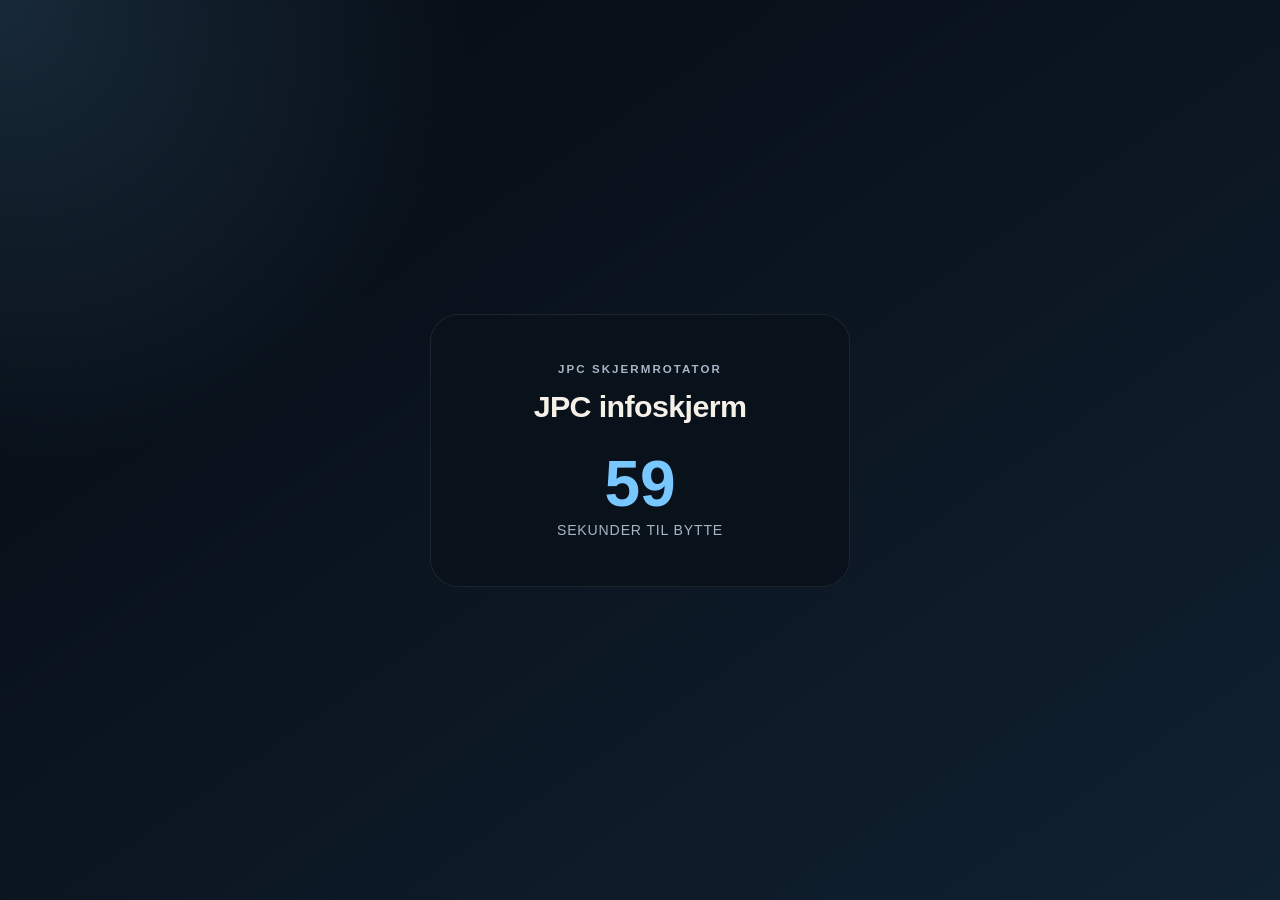
==== rotator.html @ b66dfc3b "Rotator: bruk localStorage for timing, naviger via redirect" ====
<!DOCTYPE html>
<html lang="no">
<head>
  <meta charset="UTF-8">
  <meta name="viewport" content="width=device-width, initial-scale=1.0">
  <title>JPC Skjermrotator</title>
  <style>
    :root {
      --bg: #050b12;
      --panel: rgba(10, 18, 28, 0.92);
      --text: #f5f1e8;
      --muted: #a7b5c5;
      --accent: #79c7ff;
      --border: rgba(255, 255, 255, 0.08);
    }
    * { box-sizing: border-box; margin: 0; padding: 0; }
    html, body {
      width: 100%; height: 100%; overflow: hidden;
      background:
        radial-gradient(circle at top left, rgba(121,199,255,0.16), transparent 30%),
        linear-gradient(145deg, #050b12, #0b1520 48%, #102131);
      color: var(--text);
      font-family: "Segoe UI", Arial, sans-serif;
      display: flex; align-items: center; justify-content: center;
    }
    .card {
      text-align: center;
      padding: 48px 64px;
      border: 1px solid var(--border);
      border-radius: 28px;
      background: var(--panel);
      backdrop-filter: blur(18px);
      min-width: 420px;
    }
    .eyebrow {
      color: var(--muted);
      text-transform: uppercase;
      letter-spacing: 0.18em;
      font-size: 0.72rem;
      font-weight: 700;
      margin-bottom: 14px;
    }
    .page-name {
      font-size: 1.9rem;
      font-weight: 700;
      margin-bottom: 28px;
      letter-spacing: -0.02em;
    }
    .countdown {
      color: var(--accent);
      font-size: 4rem;
      font-weight: 700;
      font-variant-numeric: tabular-nums;
      line-height: 1;
      margin-bottom: 6px;
    }
    .countdown-label {
      color: var(--muted);
      font-size: 0.88rem;
      letter-spacing: 0.06em;
      text-transform: uppercase;
    }
  </style>
</head>
<body>
  <div class="card">
    <p class="eyebrow">JPC skjermrotator</p>
    <p id="page-name" class="page-name"></p>
    <p id="countdown" class="countdown"></p>
    <p class="countdown-label">sekunder til bytte</p>
  </div>

  <script>
    // Konfigurasjon — endre varighet her (sekunder)
    var PAGES = [
      { title: "JPC infoskjerm", url: "./index.html",                                 duration: 60 },
      { title: "NOC oversikt",   url: "http://inm.jpc.no:8080/noc.view.xsi?index=2", duration: 60 },
    ];

    var STORAGE_KEY = "jpc_rotator_state";

    // Les eller initialiser tilstand
    function getState() {
      try {
        var raw = localStorage.getItem(STORAGE_KEY);
        if (raw) return JSON.parse(raw);
      } catch(e) {}
      return null;
    }

    function setState(pageIndex, switchAt) {
      try {
        localStorage.setItem(STORAGE_KEY, JSON.stringify({
          pageIndex: pageIndex,
          switchAt: switchAt
        }));
      } catch(e) {}
    }

    // Sjekk om vi kom tilbake fra en ekstern side (NOC)
    // og om det allerede er tid for å bytte
    var state = getState();
    var now = Date.now();

    var pageIndex;
    var switchAt;

    if (state && state.switchAt && now >= state.switchAt) {
      // Tid for neste side
      pageIndex = ((state.pageIndex || 0) + 1) % PAGES.length;
      switchAt = now + PAGES[pageIndex].duration * 1000;
      setState(pageIndex, switchAt);
    } else if (state && state.switchAt && now < state.switchAt) {
      // Vi kom tilbake for tidlig (f.eks. refresh) — fortsett der vi var
      pageIndex = state.pageIndex || 0;
      switchAt = state.switchAt;
    } else {
      // Første gang
      pageIndex = 0;
      switchAt = now + PAGES[pageIndex].duration * 1000;
      setState(pageIndex, switchAt);
    }

    var page = PAGES[pageIndex];
    var nextIndex = (pageIndex + 1) % PAGES.length;

    document.getElementById("page-name").textContent = page.title;

    // Countdown-visning
    function updateCountdown() {
      var secs = Math.max(0, Math.ceil((switchAt - Date.now()) / 1000));
      document.getElementById("countdown").textContent = secs;
    }
    updateCountdown();

    var timer = setInterval(function() {
      var secs = Math.ceil((switchAt - Date.now()) / 1000);
      document.getElementById("countdown").textContent = Math.max(0, secs);
      if (Date.now() >= switchAt) {
        clearInterval(timer);
        // Oppdater state til neste side
        var ni = (pageIndex + 1) % PAGES.length;
        setState(ni, Date.now() + PAGES[ni].duration * 1000);
        // Naviger til siden
        window.location.href = PAGES[ni].url === "./index.html"
          ? "./index.html?rotateBack=" + encodeURIComponent("./rotator.html")
          : PAGES[ni].url;
      }
    }, 500);

    // Naviger til gjeldende side etter 3 sekunder
    setTimeout(function() {
      if (page.url === "./index.html") {
        window.location.href = "./index.html?rotateBack=" + encodeURIComponent("./rotator.html");
      } else {
        // Ekstern side (NOC) — vi navigerer dit, og localStorage husker
        // at vi skal tilbake til rotatoren når vi returnerer
        window.location.href = page.url;
      }
    }, 3000);
  </script>
</body>
</html>
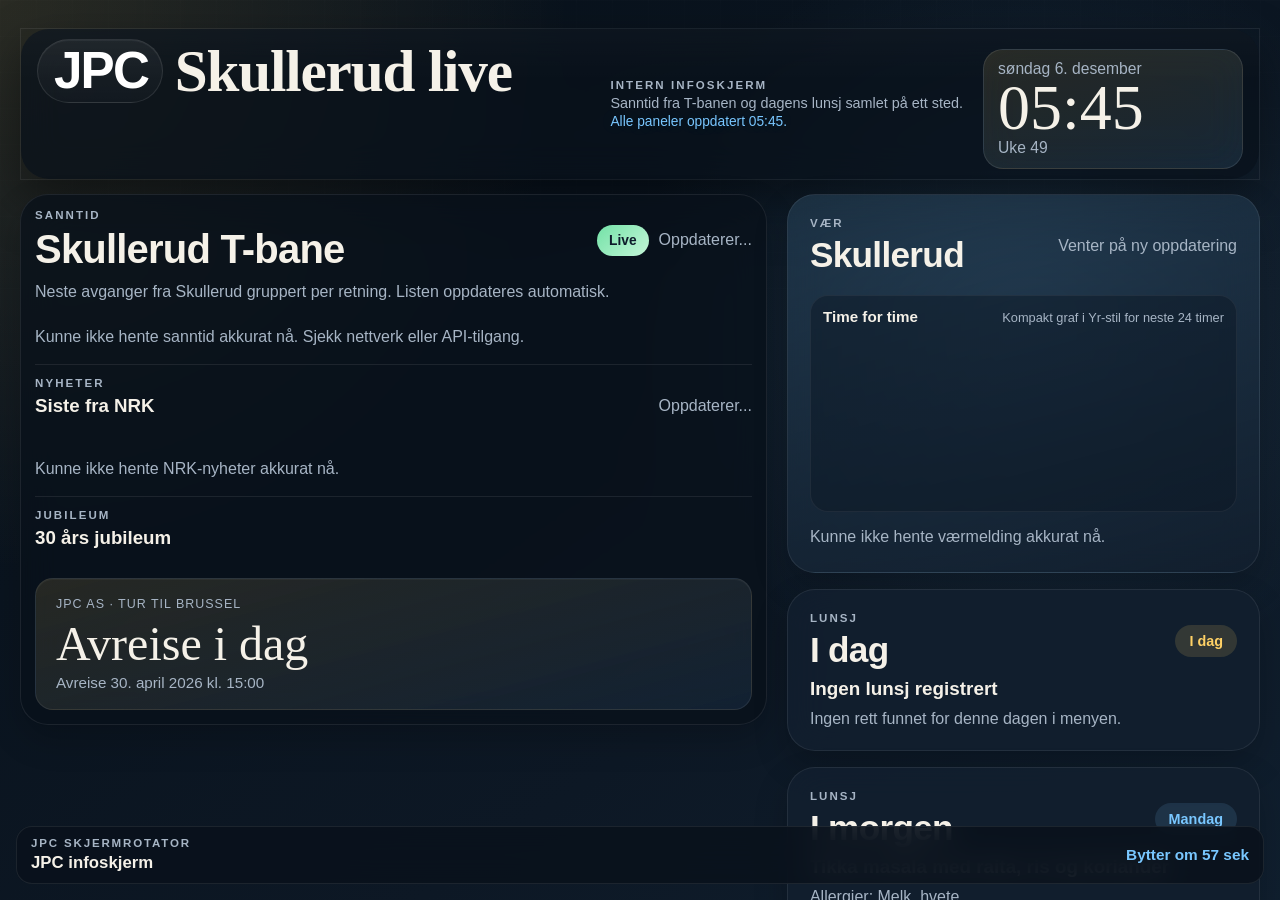
==== commit b115bbdb: "Gjenopprett original rotator.html med iframe" ====
--- a/rotator.html
+++ b/rotator.html
@@ -7,157 +7,228 @@
   <style>
     :root {
       --bg: #050b12;
-      --panel: rgba(10, 18, 28, 0.92);
+      --panel: rgba(10, 18, 28, 0.88);
       --text: #f5f1e8;
       --muted: #a7b5c5;
       --accent: #79c7ff;
       --border: rgba(255, 255, 255, 0.08);
     }
-    * { box-sizing: border-box; margin: 0; padding: 0; }
-    html, body {
-      width: 100%; height: 100%; overflow: hidden;
+
+    * {
+      box-sizing: border-box;
+    }
+
+    html,
+    body {
+      margin: 0;
+      width: 100%;
+      height: 100%;
+      overflow: hidden;
       background:
-        radial-gradient(circle at top left, rgba(121,199,255,0.16), transparent 30%),
+        radial-gradient(circle at top left, rgba(121, 199, 255, 0.16), transparent 30%),
         linear-gradient(145deg, #050b12, #0b1520 48%, #102131);
       color: var(--text);
       font-family: "Segoe UI", Arial, sans-serif;
-      display: flex; align-items: center; justify-content: center;
-    }
-    .card {
-      text-align: center;
-      padding: 48px 64px;
+    }
+
+    body {
+      position: relative;
+    }
+
+    .frame {
+      width: 100vw;
+      height: 100vh;
+      border: 0;
+      background: #08111a;
+    }
+
+    .overlay {
+      position: absolute;
+      left: 16px;
+      right: 16px;
+      bottom: 16px;
+      display: flex;
+      justify-content: space-between;
+      gap: 16px;
+      align-items: center;
+      padding: 10px 14px;
       border: 1px solid var(--border);
-      border-radius: 28px;
+      border-radius: 16px;
       background: var(--panel);
-      backdrop-filter: blur(18px);
-      min-width: 420px;
-    }
+      backdrop-filter: blur(14px);
+      z-index: 2;
+      pointer-events: none;
+    }
+
+    .meta {
+      min-width: 0;
+    }
+
     .eyebrow {
+      margin: 0 0 4px;
       color: var(--muted);
       text-transform: uppercase;
-      letter-spacing: 0.18em;
+      letter-spacing: 0.16em;
       font-size: 0.72rem;
       font-weight: 700;
-      margin-bottom: 14px;
-    }
-    .page-name {
-      font-size: 1.9rem;
+    }
+
+    .title,
+    .status {
+      margin: 0;
+    }
+
+    .title {
+      font-size: 1.05rem;
       font-weight: 700;
-      margin-bottom: 28px;
-      letter-spacing: -0.02em;
-    }
-    .countdown {
+    }
+
+    .status {
       color: var(--accent);
-      font-size: 4rem;
-      font-weight: 700;
-      font-variant-numeric: tabular-nums;
-      line-height: 1;
-      margin-bottom: 6px;
-    }
-    .countdown-label {
-      color: var(--muted);
-      font-size: 0.88rem;
-      letter-spacing: 0.06em;
-      text-transform: uppercase;
+      font-size: 0.96rem;
+      font-weight: 600;
+      white-space: nowrap;
+    }
+
+    .fallback {
+      position: absolute;
+      inset: 0;
+      display: none;
+      place-items: center;
+      padding: 24px;
+      z-index: 3;
+      background: rgba(5, 11, 18, 0.92);
+    }
+
+    .fallback-card {
+      max-width: 720px;
+      padding: 24px;
+      border: 1px solid var(--border);
+      border-radius: 20px;
+      background: var(--panel);
+    }
+
+    .fallback-card h1,
+    .fallback-card p {
+      margin-top: 0;
+    }
+
+    .fallback-card a {
+      color: var(--accent);
+      word-break: break-all;
     }
   </style>
 </head>
 <body>
-  <div class="card">
-    <p class="eyebrow">JPC skjermrotator</p>
-    <p id="page-name" class="page-name"></p>
-    <p id="countdown" class="countdown"></p>
-    <p class="countdown-label">sekunder til bytte</p>
+  <iframe id="rotator-frame" class="frame" title="JPC skjermrotator"></iframe>
+
+  <div class="overlay" aria-hidden="true">
+    <div class="meta">
+      <p class="eyebrow">JPC skjermrotator</p>
+      <p id="page-title" class="title">Laster side...</p>
+    </div>
+    <p id="rotation-status" class="status">Bytter om 60 sek</p>
   </div>
 
+  <div id="fallback" class="fallback">
+    <div class="fallback-card">
+      <h1>Kunne ikke laste siden i ramme</h1>
+      <p>Noen nettsider blokkerer visning i iframe. Hvis det skjer, åpne sidene direkte:</p>
+      <p><a id="fallback-link-1" href="#" target="_blank" rel="noreferrer noopener"></a></p>
+      <p><a id="fallback-link-2" href="#" target="_blank" rel="noreferrer noopener"></a></p>
+    </div>
+  </div>
+
   <script>
-    // Konfigurasjon — endre varighet her (sekunder)
-    var PAGES = [
-      { title: "JPC infoskjerm", url: "./index.html",                                 duration: 60 },
-      { title: "NOC oversikt",   url: "http://inm.jpc.no:8080/noc.view.xsi?index=2", duration: 60 },
+    const ROTATION_MS = 60_000;
+    const EXTERNAL_PAGE_TIMEOUT_MS = 8_000;
+    const PAGES = [
+      {
+        title: "JPC infoskjerm",
+        url: "./index.html",
+      },
+      {
+        title: "NOC oversikt",
+        url: "http://inm.jpc.no:8080/noc.view.xsi?index=2",
+        external: true,
+      },
     ];
 
-    var STORAGE_KEY = "jpc_rotator_state";
-
-    // Les eller initialiser tilstand
-    function getState() {
-      try {
-        var raw = localStorage.getItem(STORAGE_KEY);
-        if (raw) return JSON.parse(raw);
-      } catch(e) {}
-      return null;
-    }
-
-    function setState(pageIndex, switchAt) {
-      try {
-        localStorage.setItem(STORAGE_KEY, JSON.stringify({
-          pageIndex: pageIndex,
-          switchAt: switchAt
-        }));
-      } catch(e) {}
-    }
-
-    // Sjekk om vi kom tilbake fra en ekstern side (NOC)
-    // og om det allerede er tid for å bytte
-    var state = getState();
-    var now = Date.now();
-
-    var pageIndex;
-    var switchAt;
-
-    if (state && state.switchAt && now >= state.switchAt) {
-      // Tid for neste side
-      pageIndex = ((state.pageIndex || 0) + 1) % PAGES.length;
-      switchAt = now + PAGES[pageIndex].duration * 1000;
-      setState(pageIndex, switchAt);
-    } else if (state && state.switchAt && now < state.switchAt) {
-      // Vi kom tilbake for tidlig (f.eks. refresh) — fortsett der vi var
-      pageIndex = state.pageIndex || 0;
-      switchAt = state.switchAt;
-    } else {
-      // Første gang
-      pageIndex = 0;
-      switchAt = now + PAGES[pageIndex].duration * 1000;
-      setState(pageIndex, switchAt);
-    }
-
-    var page = PAGES[pageIndex];
-    var nextIndex = (pageIndex + 1) % PAGES.length;
-
-    document.getElementById("page-name").textContent = page.title;
-
-    // Countdown-visning
+    const elements = {
+      frame: document.querySelector("#rotator-frame"),
+      pageTitle: document.querySelector("#page-title"),
+      rotationStatus: document.querySelector("#rotation-status"),
+      fallback: document.querySelector("#fallback"),
+      fallbackLink1: document.querySelector("#fallback-link-1"),
+      fallbackLink2: document.querySelector("#fallback-link-2"),
+    };
+
+    let activeIndex = 0;
+    let nextSwapAt = Date.now() + ROTATION_MS;
+    let externalPageTimeout = null;
+
+    function updateFallbackLinks() {
+      elements.fallbackLink1.href = PAGES[0].url;
+      elements.fallbackLink1.textContent = PAGES[0].url;
+      elements.fallbackLink2.href = PAGES[1].url;
+      elements.fallbackLink2.textContent = PAGES[1].url;
+    }
+
+    function clearExternalPageTimeout() {
+      if (externalPageTimeout) {
+        window.clearTimeout(externalPageTimeout);
+        externalPageTimeout = null;
+      }
+    }
+
+    function hideFallback() {
+      elements.fallback.style.display = "none";
+    }
+
+    function showPage(index) {
+      const page = PAGES[index];
+      activeIndex = index;
+      nextSwapAt = Date.now() + ROTATION_MS;
+      elements.pageTitle.textContent = page.title;
+      hideFallback();
+      clearExternalPageTimeout();
+      elements.frame.src = page.url;
+
+      if (page.external) {
+        externalPageTimeout = window.setTimeout(() => {
+          elements.fallback.style.display = "grid";
+        }, EXTERNAL_PAGE_TIMEOUT_MS);
+      }
+    }
+
+    function rotatePage() {
+      const nextIndex = (activeIndex + 1) % PAGES.length;
+      showPage(nextIndex);
+    }
+
     function updateCountdown() {
-      var secs = Math.max(0, Math.ceil((switchAt - Date.now()) / 1000));
-      document.getElementById("countdown").textContent = secs;
-    }
+      const secondsLeft = Math.max(0, Math.ceil((nextSwapAt - Date.now()) / 1000));
+      elements.rotationStatus.textContent = `Bytter om ${secondsLeft} sek`;
+    }
+
+    function handleFrameError() {
+      elements.fallback.style.display = "grid";
+    }
+
+    function handleFrameLoad() {
+      hideFallback();
+      clearExternalPageTimeout();
+    }
+
+    updateFallbackLinks();
+    showPage(0);
     updateCountdown();
 
-    var timer = setInterval(function() {
-      var secs = Math.ceil((switchAt - Date.now()) / 1000);
-      document.getElementById("countdown").textContent = Math.max(0, secs);
-      if (Date.now() >= switchAt) {
-        clearInterval(timer);
-        // Oppdater state til neste side
-        var ni = (pageIndex + 1) % PAGES.length;
-        setState(ni, Date.now() + PAGES[ni].duration * 1000);
-        // Naviger til siden
-        window.location.href = PAGES[ni].url === "./index.html"
-          ? "./index.html?rotateBack=" + encodeURIComponent("./rotator.html")
-          : PAGES[ni].url;
-      }
-    }, 500);
-
-    // Naviger til gjeldende side etter 3 sekunder
-    setTimeout(function() {
-      if (page.url === "./index.html") {
-        window.location.href = "./index.html?rotateBack=" + encodeURIComponent("./rotator.html");
-      } else {
-        // Ekstern side (NOC) — vi navigerer dit, og localStorage husker
-        // at vi skal tilbake til rotatoren når vi returnerer
-        window.location.href = page.url;
-      }
-    }, 3000);
+    elements.frame.addEventListener("error", handleFrameError);
+    elements.frame.addEventListener("load", handleFrameLoad);
+
+    window.setInterval(updateCountdown, 1000);
+    window.setInterval(rotatePage, ROTATION_MS);
   </script>
 </body>
 </html>
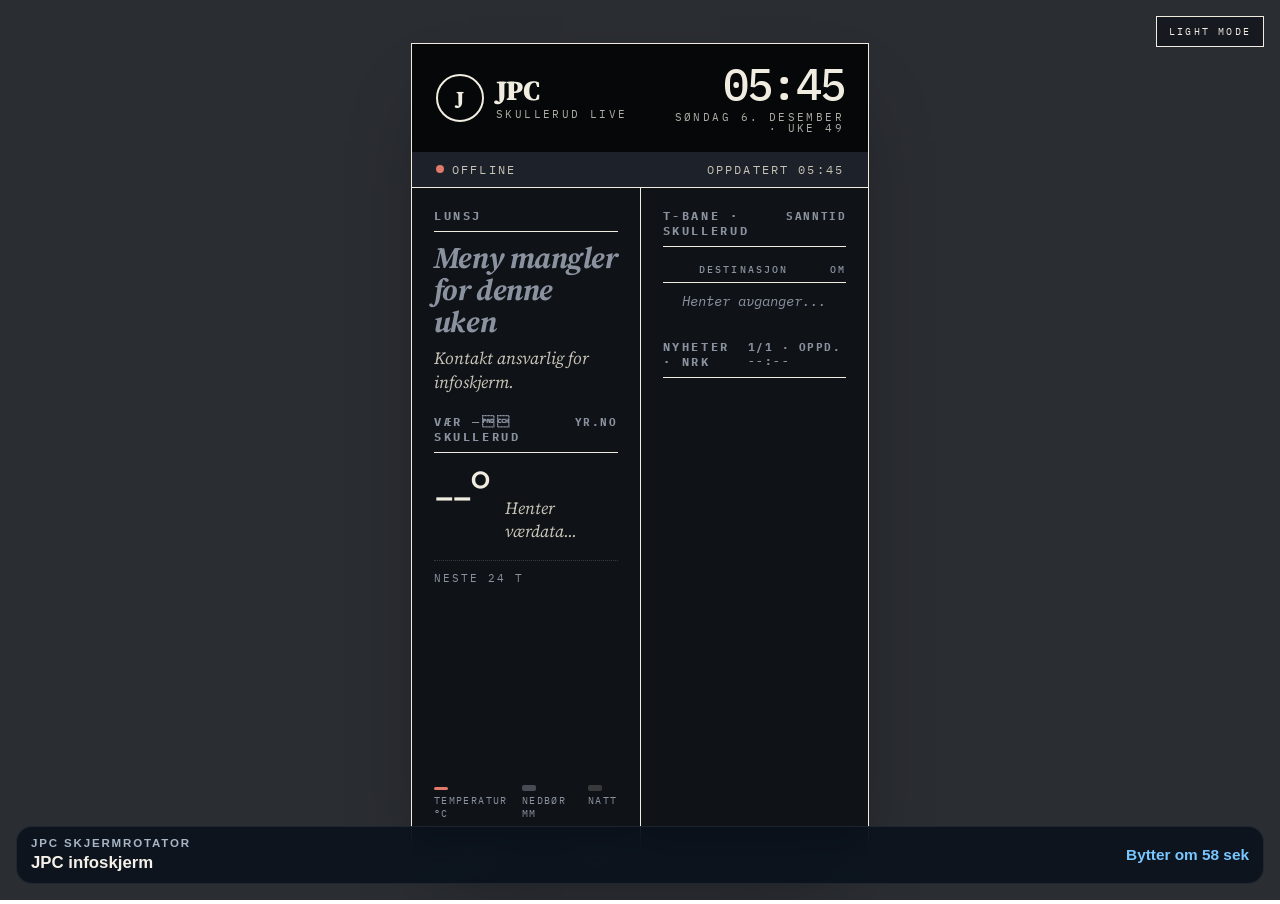
==== commit cf4b5558: "Update rotator.html" ====
--- a/rotator.html
+++ b/rotator.html
@@ -145,7 +145,7 @@
     const PAGES = [
       {
         title: "JPC infoskjerm",
-        url: "./index.html",
+        url: (location.protocol === "file:" ? "https://krakensaten.github.io/jpc-infoskjerm/index.html" : "./index.html"),
       },
       {
         title: "NOC oversikt",
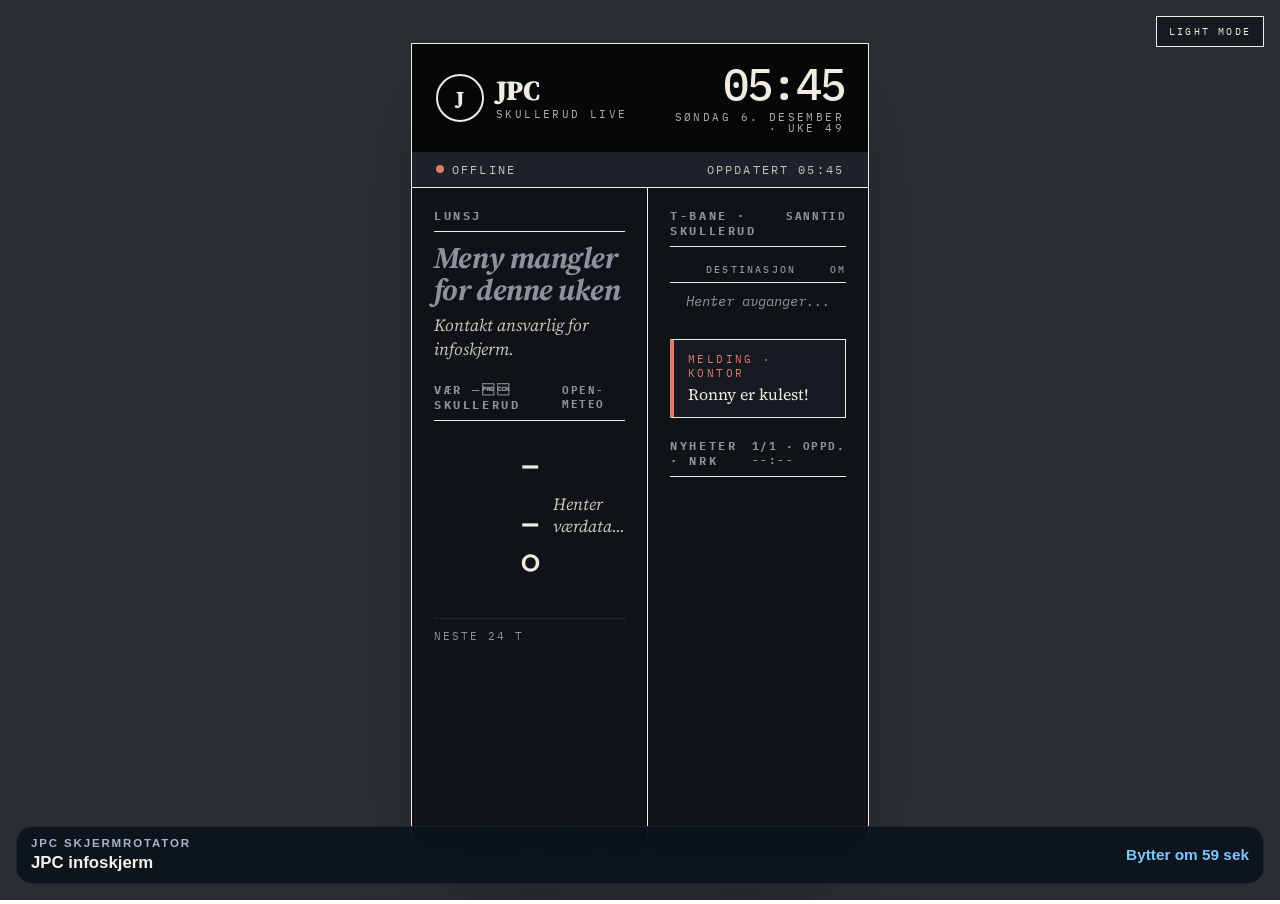
==== commit 04b794d6: "Runde 2: kiosk-fikser, opprydding og oppdatert dokumentasjon - Kiosk: tema foelger alltid auto dag/n" ====
--- a/rotator.html
+++ b/rotator.html
@@ -142,6 +142,10 @@
   <script>
     const ROTATION_MS = 60_000;
     const EXTERNAL_PAGE_TIMEOUT_MS = 8_000;
+    // NB: NOC-siden under kjoerer over http://. Hvis rotator.html serveres
+    // over https (f.eks. GitHub Pages) blokkerer nettleseren iframen som
+    // "mixed content". Rotatoren maa derfor kjoeres lokalt (file:// eller
+    // lokal preview-server) for at NOC-visningen skal fungere.
     const PAGES = [
       {
         title: "JPC infoskjerm",
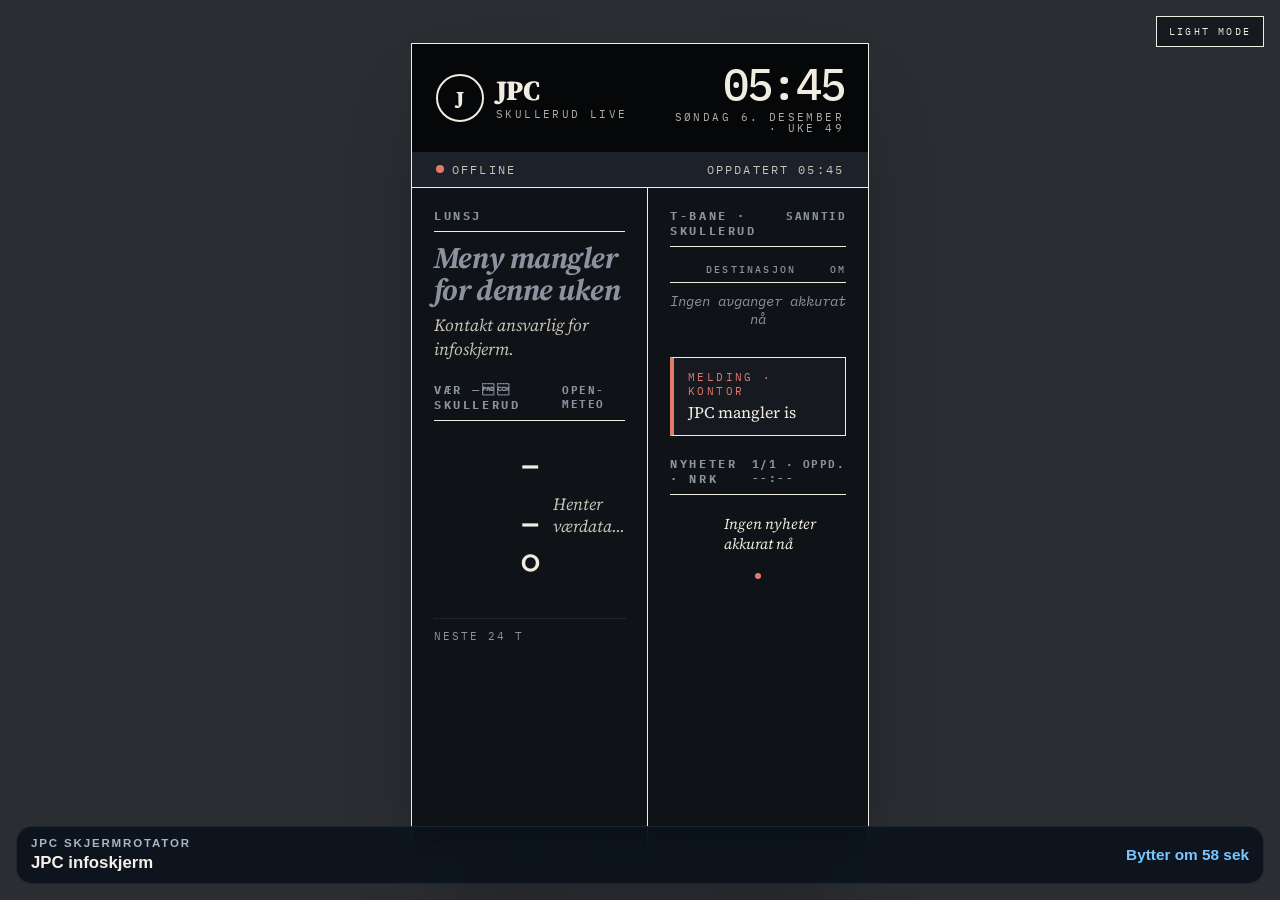
==== commit dfef8840: "Legg til VG som tredje side i skjermrotatoren" ====
--- a/rotator.html
+++ b/rotator.html
@@ -134,8 +134,7 @@
     <div class="fallback-card">
       <h1>Kunne ikke laste siden i ramme</h1>
       <p>Noen nettsider blokkerer visning i iframe. Hvis det skjer, åpne sidene direkte:</p>
-      <p><a id="fallback-link-1" href="#" target="_blank" rel="noreferrer noopener"></a></p>
-      <p><a id="fallback-link-2" href="#" target="_blank" rel="noreferrer noopener"></a></p>
+      <div id="fallback-links"></div>
     </div>
   </div>
 
@@ -156,6 +155,11 @@
         url: "http://inm.jpc.no:8080/noc.view.xsi?index=2",
         external: true,
       },
+      {
+        title: "VG",
+        url: "https://www.vg.no/",
+        external: true,
+      },
     ];
 
     const elements = {
@@ -163,8 +167,7 @@
       pageTitle: document.querySelector("#page-title"),
       rotationStatus: document.querySelector("#rotation-status"),
       fallback: document.querySelector("#fallback"),
-      fallbackLink1: document.querySelector("#fallback-link-1"),
-      fallbackLink2: document.querySelector("#fallback-link-2"),
+      fallbackLinks: document.querySelector("#fallback-links"),
     };
 
     let activeIndex = 0;
@@ -172,10 +175,18 @@
     let externalPageTimeout = null;
 
     function updateFallbackLinks() {
-      elements.fallbackLink1.href = PAGES[0].url;
-      elements.fallbackLink1.textContent = PAGES[0].url;
-      elements.fallbackLink2.href = PAGES[1].url;
-      elements.fallbackLink2.textContent = PAGES[1].url;
+      elements.fallbackLinks.replaceChildren(
+        ...PAGES.map((page) => {
+          const p = document.createElement("p");
+          const a = document.createElement("a");
+          a.href = page.url;
+          a.target = "_blank";
+          a.rel = "noreferrer noopener";
+          a.textContent = `${page.title} - ${page.url}`;
+          p.append(a);
+          return p;
+        })
+      );
     }
 
     function clearExternalPageTimeout() {
